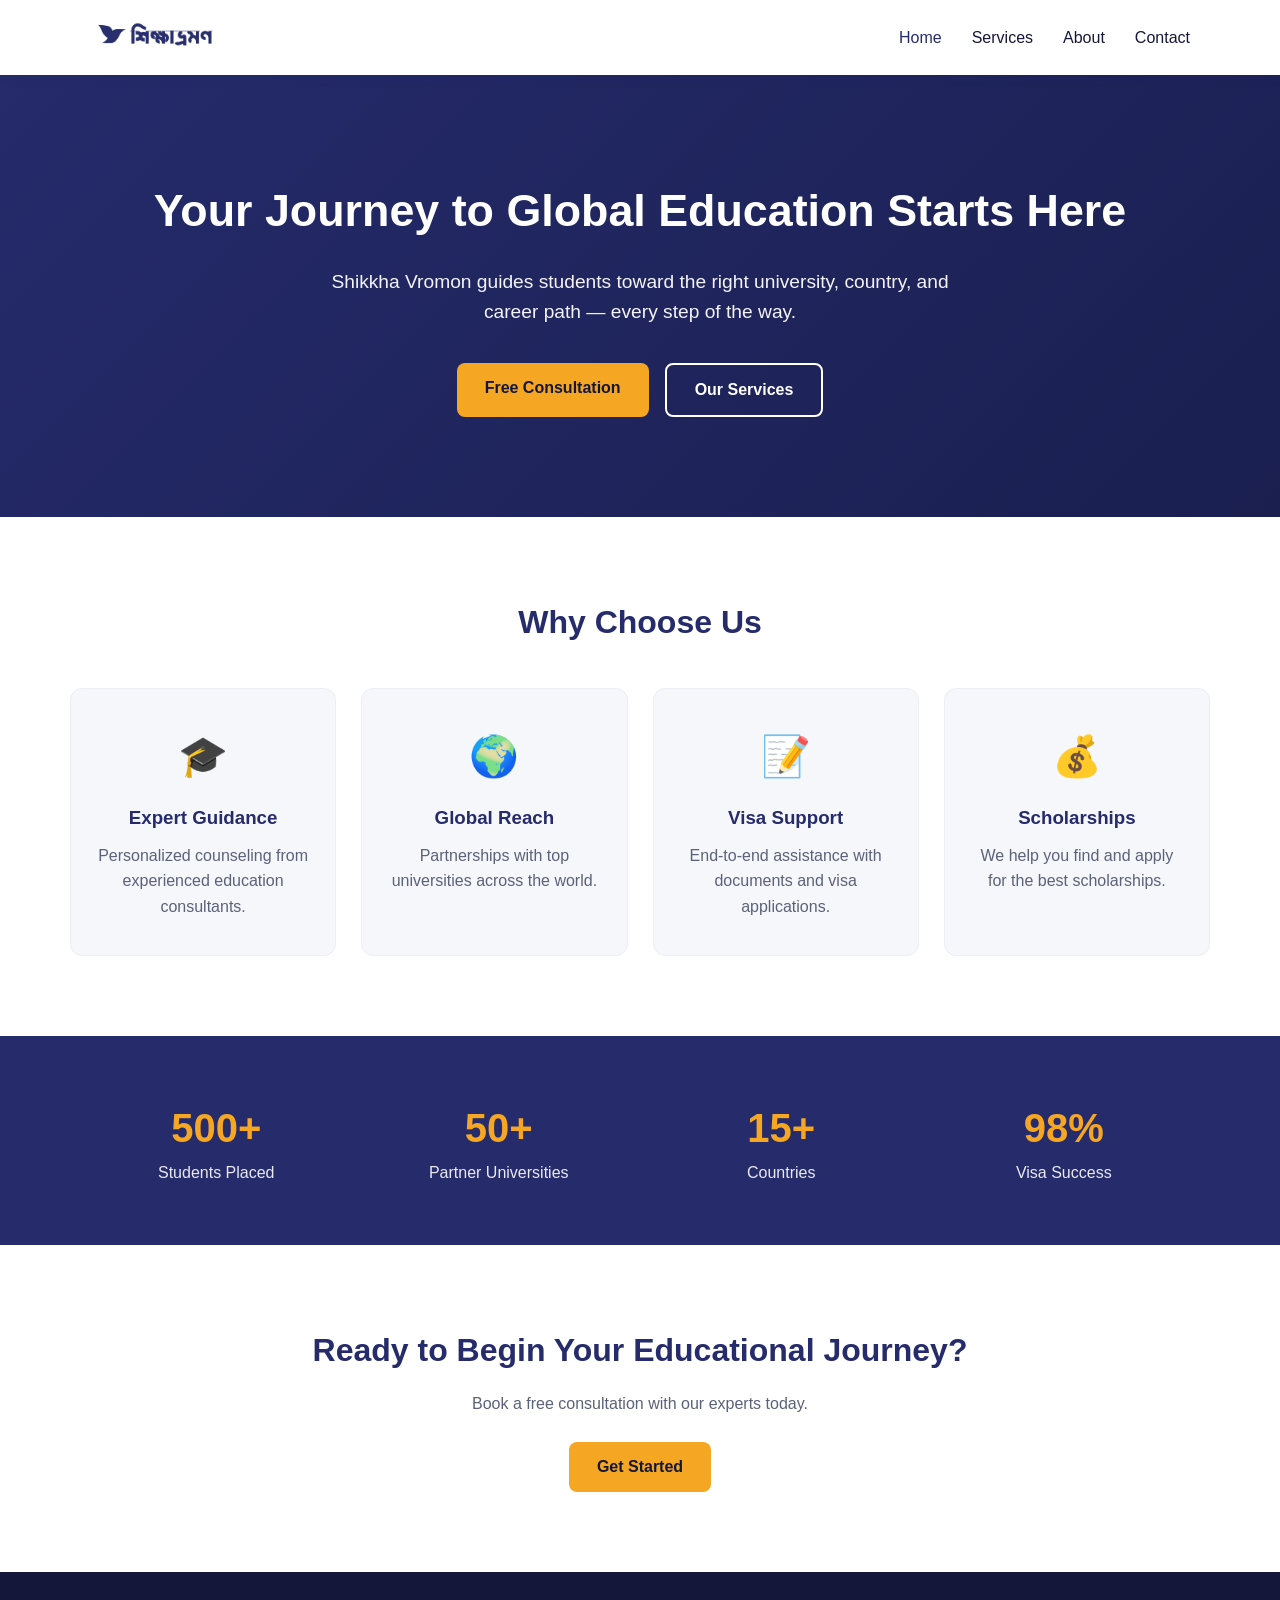
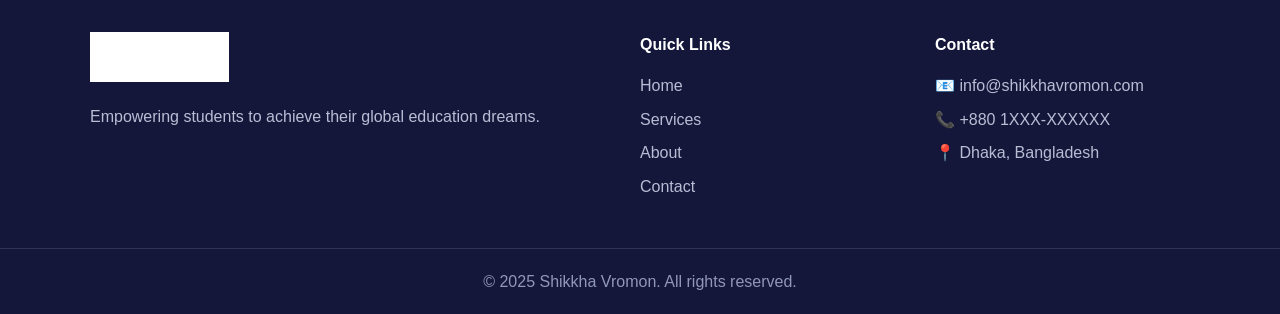
==== index.html @ 09c28247 "Initial commit - Shikkha Vromon website" ====
<!DOCTYPE html>
<html lang="en">
<head>
  <meta charset="UTF-8" />
  <meta name="viewport" content="width=device-width, initial-scale=1.0" />
  <title>Shikkha Vromon | Student Consultancy</title>
  <meta name="description" content="Shikkha Vromon - Your trusted partner for study abroad and student consultancy services." />
  <link rel="stylesheet" href="css/style.css" />
</head>
<body>
  <!-- Navbar -->
  <header class="navbar">
    <div class="container nav-container">
      <a href="index.html" class="logo">
  <img src="images/logo.png" alt="Shikkha Vromon" class="logo-img" />
</a>
      <nav>
        <input type="checkbox" id="nav-toggle" class="nav-toggle" />
        <label for="nav-toggle" class="nav-toggle-label"><span></span></label>
        <ul class="nav-links">
          <li><a href="index.html" class="active">Home</a></li>
          <li><a href="services.html">Services</a></li>
          <li><a href="about.html">About</a></li>
          <li><a href="contact.html">Contact</a></li>
        </ul>
      </nav>
    </div>
  </header>

  <!-- Hero -->
  <section class="hero">
    <div class="container hero-content">
      <h1>Your Journey to Global Education Starts Here</h1>
      <p>Shikkha Vromon guides students toward the right university, country, and career path — every step of the way.</p>
      <div class="hero-buttons">
        <a href="contact.html" class="btn btn-primary">Free Consultation</a>
        <a href="services.html" class="btn btn-outline">Our Services</a>
      </div>
    </div>
  </section>

  <!-- Features -->
  <section class="features container">
    <h2 class="section-title">Why Choose Us</h2>
    <div class="features-grid">
      <div class="feature-card">
        <div class="icon">🎓</div>
        <h3>Expert Guidance</h3>
        <p>Personalized counseling from experienced education consultants.</p>
      </div>
      <div class="feature-card">
        <div class="icon">🌍</div>
        <h3>Global Reach</h3>
        <p>Partnerships with top universities across the world.</p>
      </div>
      <div class="feature-card">
        <div class="icon">📝</div>
        <h3>Visa Support</h3>
        <p>End-to-end assistance with documents and visa applications.</p>
      </div>
      <div class="feature-card">
        <div class="icon">💰</div>
        <h3>Scholarships</h3>
        <p>We help you find and apply for the best scholarships.</p>
      </div>
    </div>
  </section>

  <!-- Stats -->
  <section class="stats">
    <div class="container stats-grid">
      <div class="stat"><h3>500+</h3><p>Students Placed</p></div>
      <div class="stat"><h3>50+</h3><p>Partner Universities</p></div>
      <div class="stat"><h3>15+</h3><p>Countries</p></div>
      <div class="stat"><h3>98%</h3><p>Visa Success</p></div>
    </div>
  </section>

  <!-- CTA -->
  <section class="cta container">
    <h2>Ready to Begin Your Educational Journey?</h2>
    <p>Book a free consultation with our experts today.</p>
    <a href="contact.html" class="btn btn-primary">Get Started</a>
  </section>

  <!-- Footer -->
  <footer class="footer">
    <div class="container footer-grid">
      <div>
       <img src="images/logo.png" alt="Shikkha Vromon" class="footer-logo" />
        <p>Empowering students to achieve their global education dreams.</p>
      </div>
      <div>
        <h4>Quick Links</h4>
        <ul>
          <li><a href="index.html">Home</a></li>
          <li><a href="services.html">Services</a></li>
          <li><a href="about.html">About</a></li>
          <li><a href="contact.html">Contact</a></li>
        </ul>
      </div>
      <div>
        <h4>Contact</h4>
        <p>📧 info@shikkhavromon.com</p>
        <p>📞 +880 1XXX-XXXXXX</p>
        <p>📍 Dhaka, Bangladesh</p>
      </div>
    </div>
    <div class="footer-bottom">
      <p>&copy; 2025 Shikkha Vromon. All rights reserved.</p>
    </div>
  </footer>
</body>
</html>
---- css/style.css ----
:root {
  --primary: #252b6b;        /* your logo navy */
  --primary-dark: #1a1f50;   /* darker shade */
  --primary-light: #353d8f;  /* lighter shade */
  --accent: #f5a623;         /* warm gold accent */
  --dark: #14173a;
  --gray: #5b6178;
  --light: #f6f7fb;
  --white: #ffffff;
}

* { margin: 0; padding: 0; box-sizing: border-box; }

body {
  font-family: 'Segoe UI', Tahoma, sans-serif;
  color: var(--dark);
  line-height: 1.6;
  background: var(--white);
}

.container { max-width: 1140px; margin: 0 auto; padding: 0 20px; }

a { text-decoration: none; color: inherit; }
ul { list-style: none; }

/* Navbar */
.navbar {
  background: var(--white);
  box-shadow: 0 2px 12px rgba(37, 43, 107, 0.08);
  position: sticky; top: 0; z-index: 100;
}
.nav-container { display: flex; justify-content: space-between; align-items: center; height: 75px; }

.logo-img { height: 48px; width: auto; display: block; }
.footer-logo { height: 50px; width: auto; margin-bottom: 15px; filter: brightness(0) invert(1); }

.nav-links { display: flex; gap: 30px; }
.nav-links a { font-weight: 500; transition: color .2s; }
.nav-links a:hover, .nav-links a.active { color: var(--primary); }

.nav-toggle { display: none; }
.nav-toggle-label { display: none; cursor: pointer; }
.nav-toggle-label span,
.nav-toggle-label span::before,
.nav-toggle-label span::after {
  display: block; background: var(--primary); height: 3px; width: 26px; border-radius: 3px; position: relative;
}
.nav-toggle-label span::before, .nav-toggle-label span::after { content: ''; position: absolute; }
.nav-toggle-label span::before { bottom: 8px; }
.nav-toggle-label span::after { top: 8px; }

/* Buttons */
.btn {
  display: inline-block; padding: 12px 28px; border-radius: 8px;
  font-weight: 600; transition: all .25s; cursor: pointer; border: none;
}
.btn-primary { background: var(--accent); color: var(--dark); }
.btn-primary:hover { background: #e0951a; transform: translateY(-2px); }
.btn-outline { border: 2px solid #fff; color: #fff; }
.btn-outline:hover { background: #fff; color: var(--primary); }

/* Hero */
.hero {
  background: linear-gradient(135deg, var(--primary) 0%, var(--primary-dark) 100%);
  color: #fff; padding: 100px 0; text-align: center;
}
.hero h1 { font-size: 2.8rem; margin-bottom: 20px; }
.hero p { font-size: 1.2rem; max-width: 650px; margin: 0 auto 35px; opacity: .95; }
.hero-buttons { display: flex; gap: 16px; justify-content: center; flex-wrap: wrap; }

/* Section title */
.section-title { text-align: center; font-size: 2rem; margin-bottom: 40px; color: var(--primary); }

/* Features */
.features { padding: 80px 0; }
.features-grid { display: grid; grid-template-columns: repeat(auto-fit, minmax(240px, 1fr)); gap: 25px; }
.feature-card {
  background: var(--light); padding: 35px 25px; border-radius: 12px; text-align: center;
  border: 1px solid #eceef5;
  transition: transform .25s, box-shadow .25s;
}
.feature-card:hover { transform: translateY(-6px); box-shadow: 0 12px 30px rgba(37, 43, 107, 0.12); }
.feature-card .icon { font-size: 2.5rem; margin-bottom: 15px; }
.feature-card h3 { margin-bottom: 10px; color: var(--primary); }
.feature-card p { color: var(--gray); }

/* Stats */
.stats { background: var(--primary); color: #fff; padding: 60px 0; }
.stats-grid { display: grid; grid-template-columns: repeat(auto-fit, minmax(150px,1fr)); gap: 30px; text-align: center; }
.stat h3 { font-size: 2.5rem; color: var(--accent); }
.stat p { opacity: .9; }

/* CTA */
.cta { text-align: center; padding: 80px 20px; }
.cta h2 { font-size: 2rem; margin-bottom: 15px; color: var(--primary); }
.cta p { color: var(--gray); margin-bottom: 25px; }

/* Page header */
.page-header {
  background: linear-gradient(135deg, var(--primary) 0%, var(--primary-dark) 100%);
  color: #fff; padding: 70px 0; text-align: center;
}
.page-header h1 { font-size: 2.5rem; margin-bottom: 10px; }

/* About */
.about-section { padding: 70px 0; }
.about-text h2 { color: var(--primary); margin: 25px 0 10px; }
.about-text p { color: var(--gray); }
.values { background: var(--light); padding: 70px 0; }

/* Contact */
.contact-section {
  padding: 70px 0; display: grid; grid-template-columns: 2fr 1fr; gap: 40px;
}
.contact-form { background: var(--light); padding: 35px; border-radius: 12px; border: 1px solid #eceef5; }
.form-group { margin-bottom: 20px; }
.form-group label { display: block; margin-bottom: 6px; font-weight: 500; }
.form-group input, .form-group select, .form-group textarea {
  width: 100%; padding: 12px; border: 1px solid #cbd0e0; border-radius: 8px; font-size: 1rem; font-family: inherit;
}
.form-group input:focus, .form-group textarea:focus, .form-group select:focus {
  outline: none; border-color: var(--primary);
}
.form-status { margin-top: 15px; font-weight: 600; }
.form-status.success { color: #16a34a; }
.form-status.error { color: #dc2626; }
.contact-info { background: var(--primary); color: #fff; padding: 35px; border-radius: 12px; height: fit-content; }
.contact-info h3 { margin-bottom: 18px; }
.contact-info p { margin-bottom: 12px; }

/* Footer */
.footer { background: var(--dark); color: #fff; padding: 60px 0 0; }
.footer-grid { display: grid; grid-template-columns: 2fr 1fr 1fr; gap: 40px; padding-bottom: 40px; }
.footer p { color: #b9bdd4; margin-bottom: 8px; }
.footer h4 { margin-bottom: 16px; color: #fff; }
.footer ul li { margin-bottom: 8px; }
.footer ul li a { color: #b9bdd4; transition: color .2s; }
.footer ul li a:hover { color: var(--accent); }
.footer-bottom { border-top: 1px solid rgba(255,255,255,0.12); text-align: center; padding: 20px; }
.footer-bottom p { color: #9197b8; margin: 0; }

/* Mobile */
@media (max-width: 768px) {
  .nav-toggle-label { display: block; }
  .nav-links {
    position: absolute; top: 75px; left: 0; right: 0;
    background: #fff; flex-direction: column; gap: 0;
    box-shadow: 0 8px 16px rgba(0,0,0,0.1);
    max-height: 0; overflow: hidden; transition: max-height .3s ease;
  }
  .nav-toggle:checked ~ .nav-links { max-height: 320px; }
  .nav-links li { padding: 14px 20px; border-top: 1px solid #f0f1f7; }
  .hero h1 { font-size: 2rem; }
  .hero p { font-size: 1rem; }
  .contact-section { grid-template-columns: 1fr; }
  .footer-grid { grid-template-columns: 1fr; gap: 25px; }
}
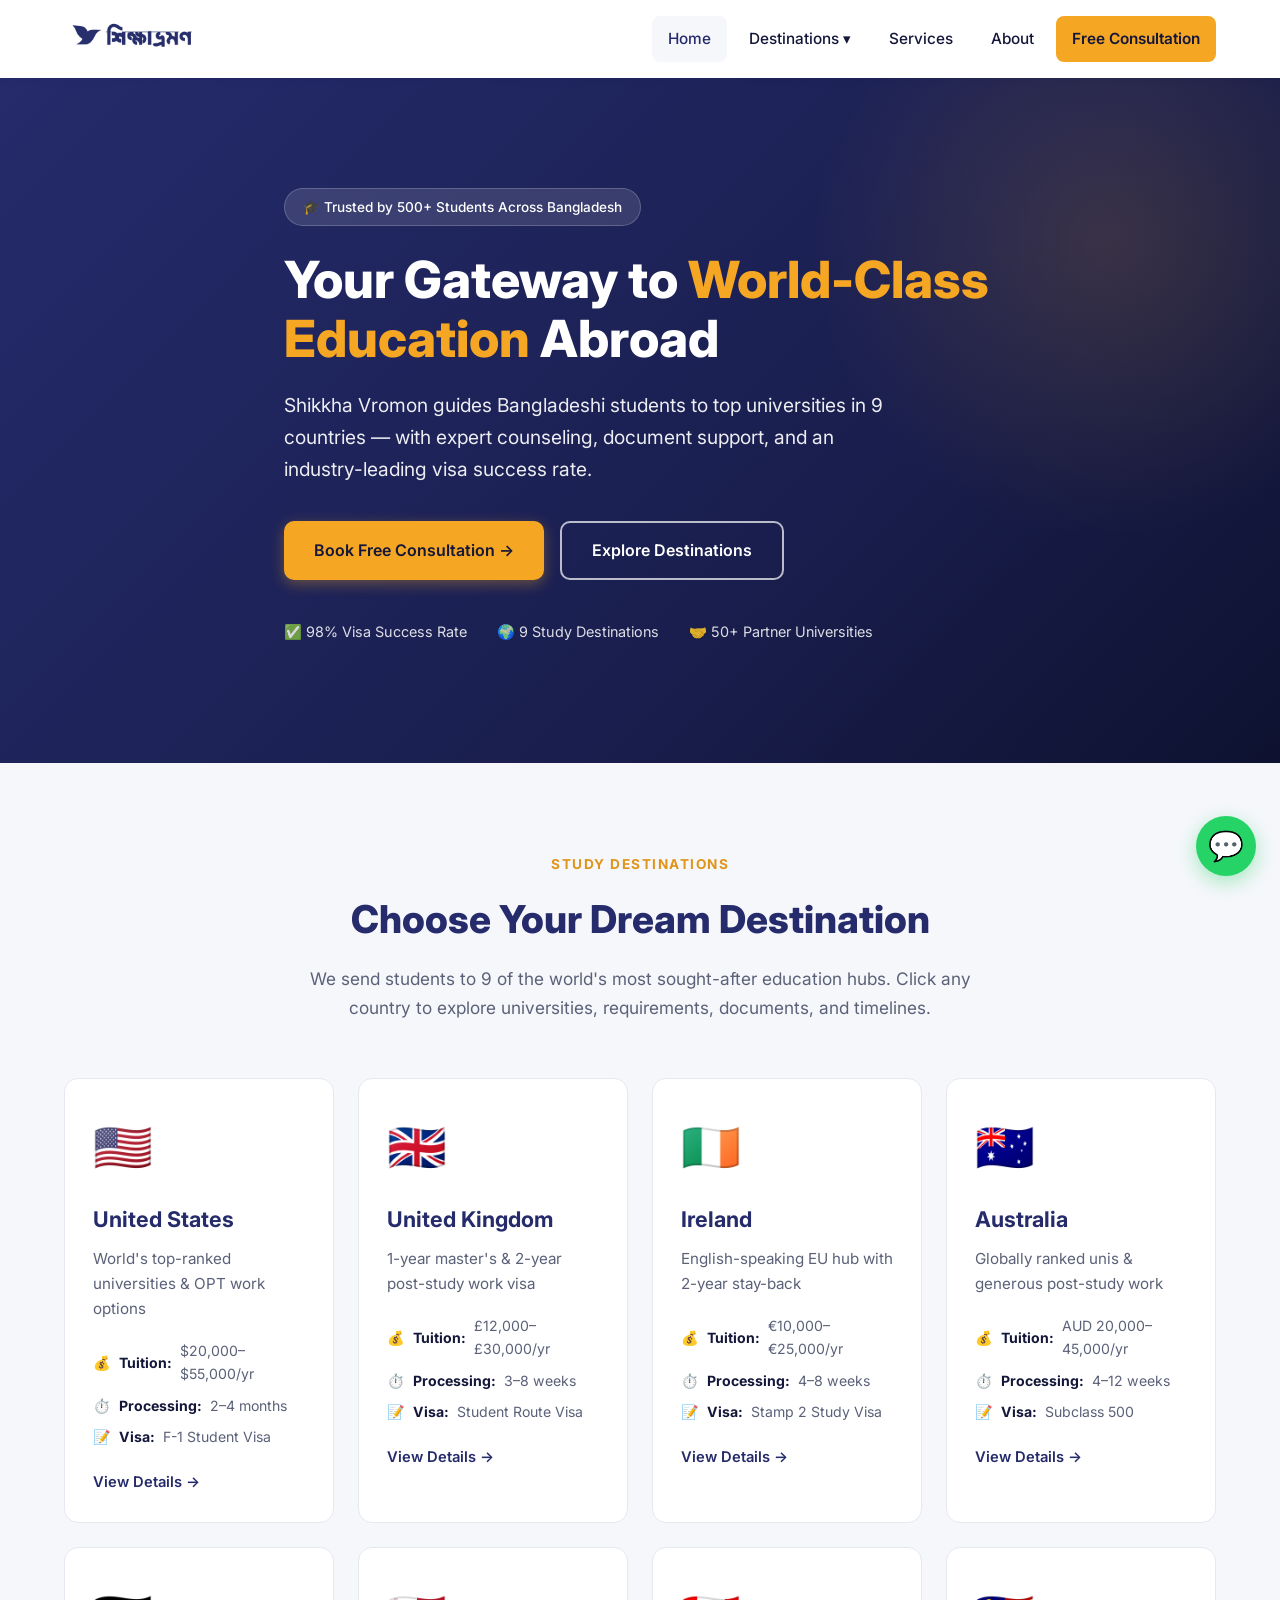
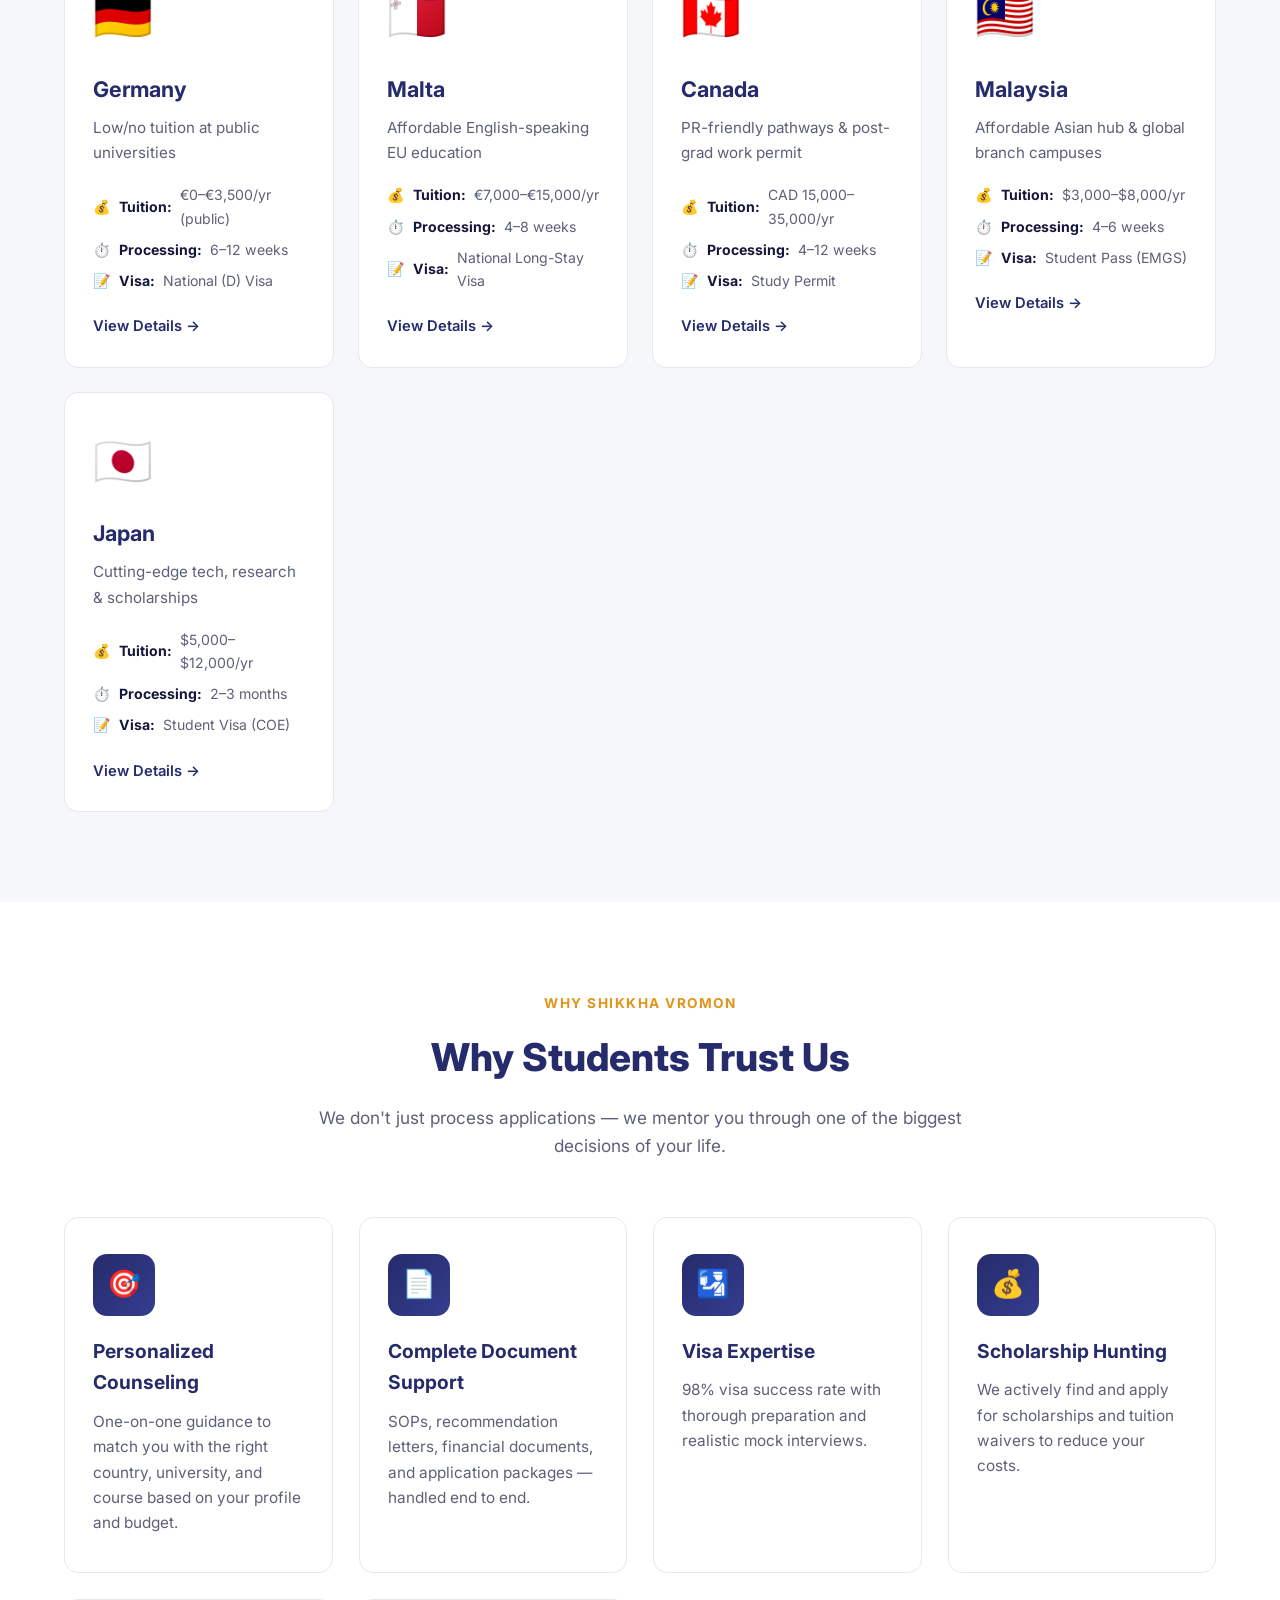
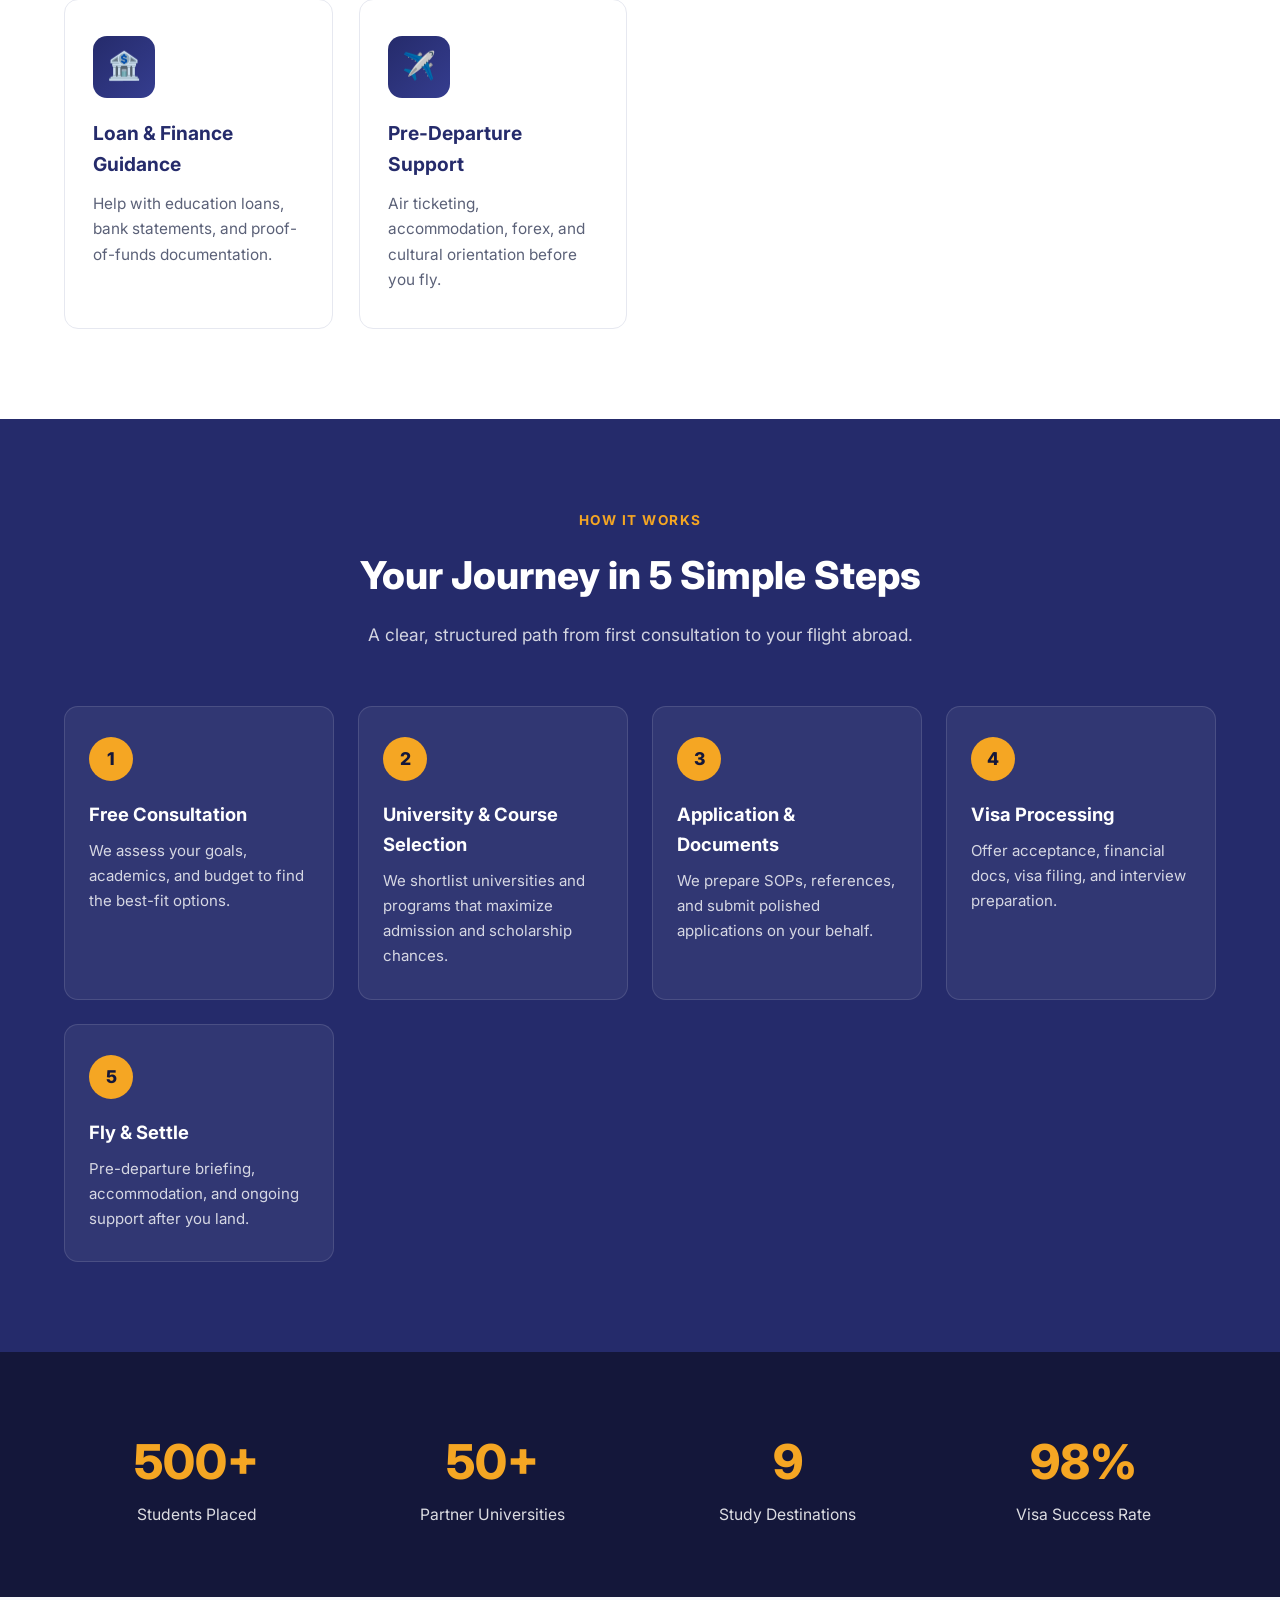
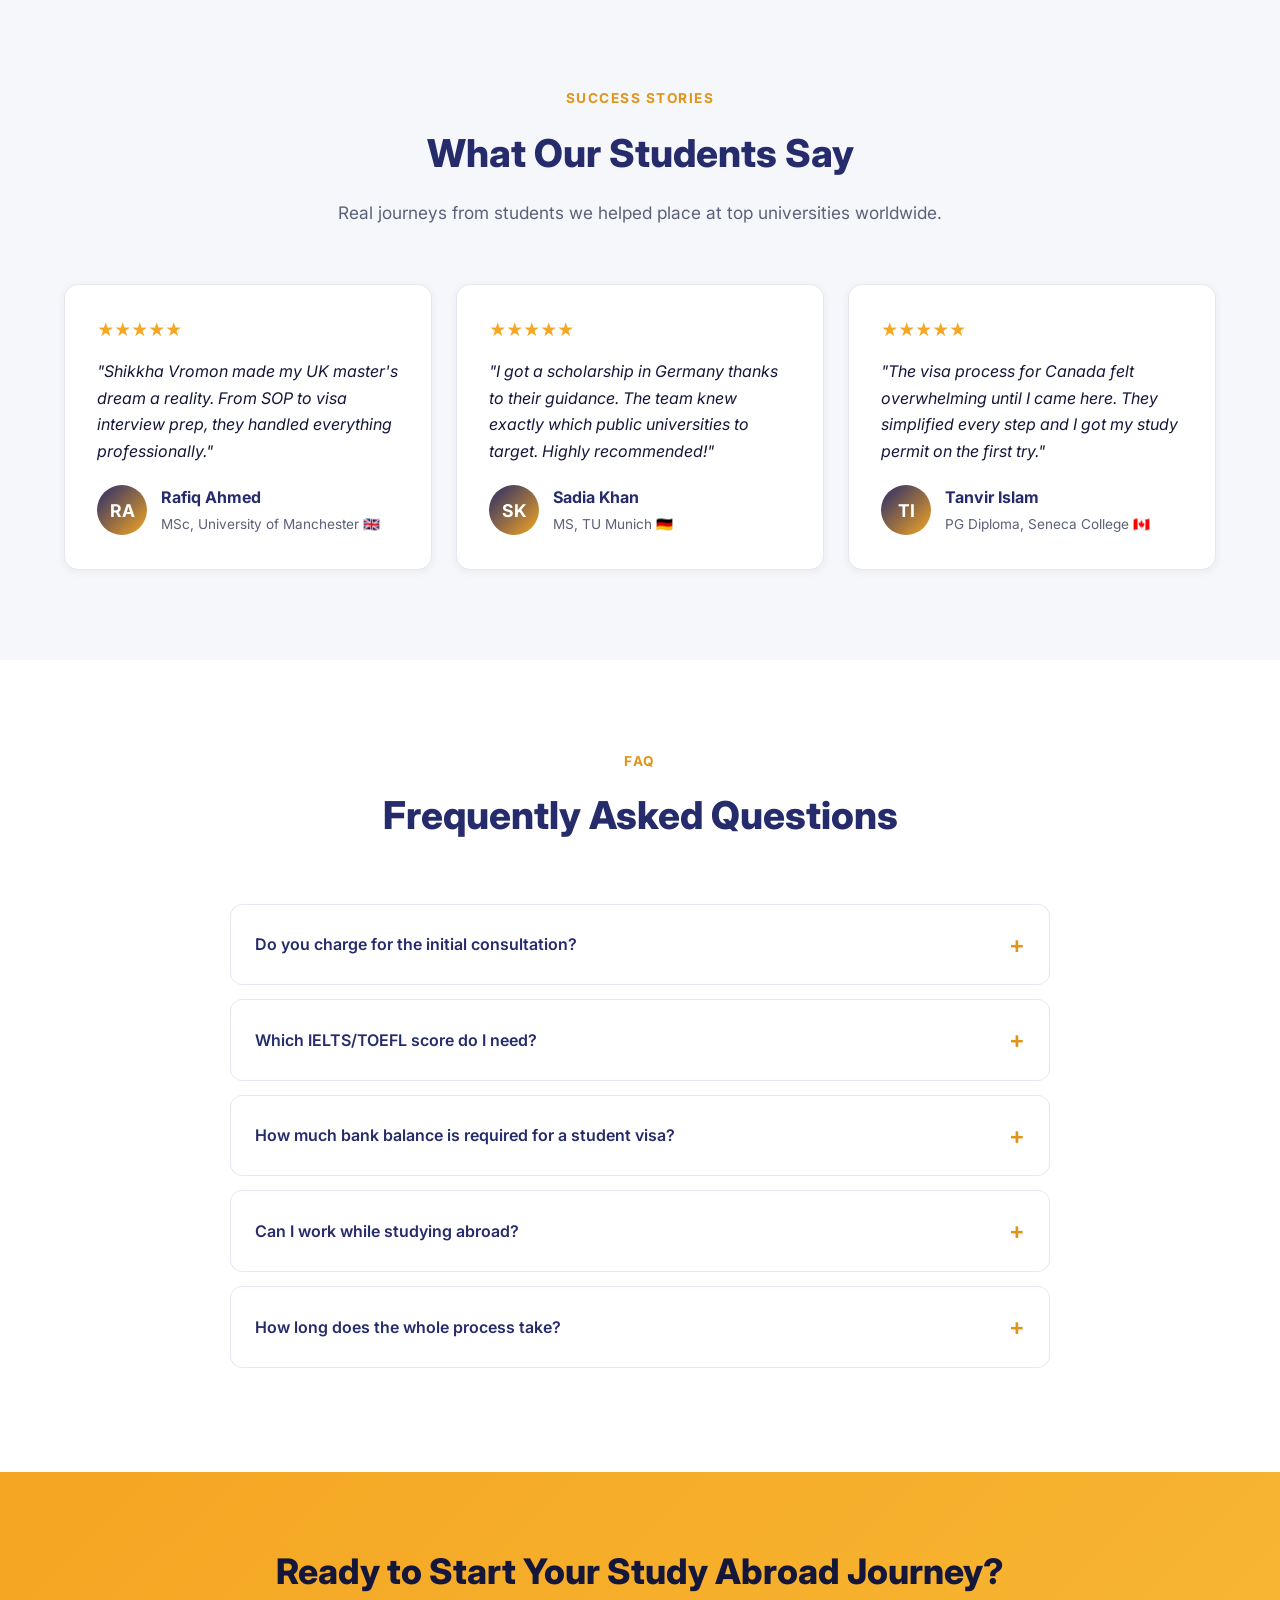
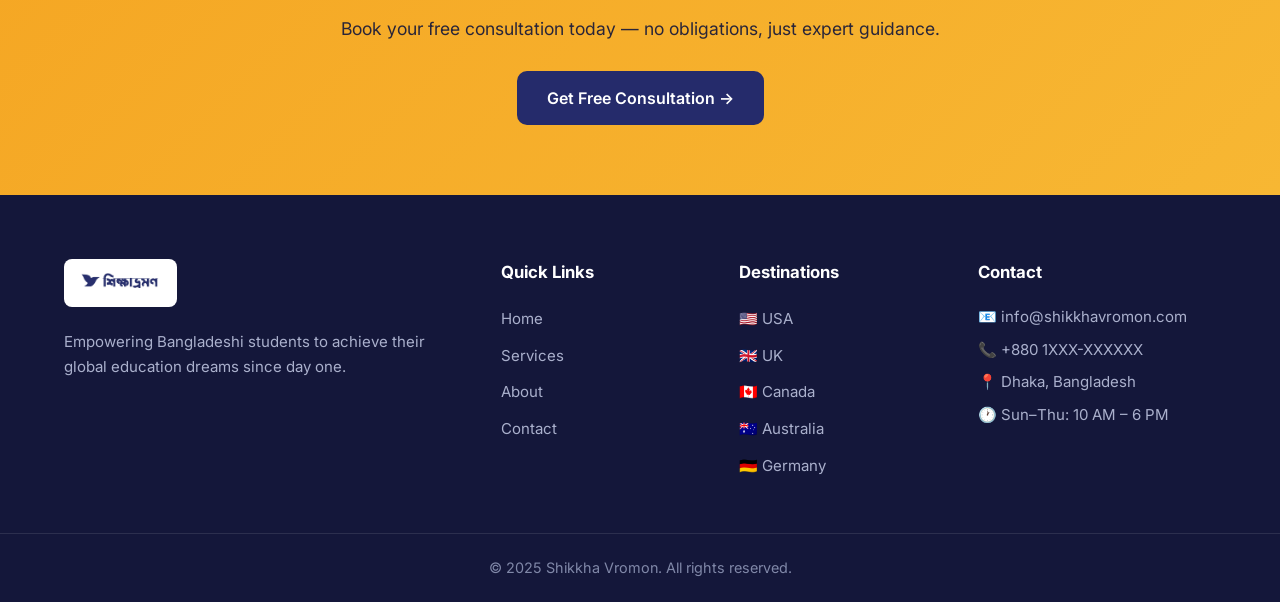
==== commit ee8eb27f: "Fix footer logo visibility" ====
--- a/index.html
+++ b/index.html
@@ -3,25 +3,39 @@
 <head>
   <meta charset="UTF-8" />
   <meta name="viewport" content="width=device-width, initial-scale=1.0" />
-  <title>Shikkha Vromon | Student Consultancy</title>
-  <meta name="description" content="Shikkha Vromon - Your trusted partner for study abroad and student consultancy services." />
+  <title>Shikkha Vromon | Study Abroad Consultancy in Bangladesh</title>
+  <meta name="description" content="Shikkha Vromon helps Bangladeshi students study in the USA, UK, Ireland, Australia, Germany, Malta, Canada, Malaysia & Japan. Free counseling, visa & scholarship support." />
+  <link rel="preconnect" href="https://fonts.googleapis.com" />
+  <link href="https://fonts.googleapis.com/css2?family=Inter:wght@400;500;600;700;800&display=swap" rel="stylesheet" />
   <link rel="stylesheet" href="css/style.css" />
 </head>
 <body>
   <!-- Navbar -->
   <header class="navbar">
     <div class="container nav-container">
-      <a href="index.html" class="logo">
-  <img src="images/logo.png" alt="Shikkha Vromon" class="logo-img" />
-</a>
+      <a href="index.html" class="logo"><img src="images/logo.png" alt="Shikkha Vromon" class="logo-img" /></a>
       <nav>
         <input type="checkbox" id="nav-toggle" class="nav-toggle" />
         <label for="nav-toggle" class="nav-toggle-label"><span></span></label>
         <ul class="nav-links">
           <li><a href="index.html" class="active">Home</a></li>
+          <li class="dropdown">
+            <a href="#destinations">Destinations ▾</a>
+            <div class="dropdown-menu">
+              <a href="usa.html"><span class="flag">🇺🇸</span> United States</a>
+              <a href="uk.html"><span class="flag">🇬🇧</span> United Kingdom</a>
+              <a href="ireland.html"><span class="flag">🇮🇪</span> Ireland</a>
+              <a href="australia.html"><span class="flag">🇦🇺</span> Australia</a>
+              <a href="germany.html"><span class="flag">🇩🇪</span> Germany</a>
+              <a href="malta.html"><span class="flag">🇲🇹</span> Malta</a>
+              <a href="canada.html"><span class="flag">🇨🇦</span> Canada</a>
+              <a href="malaysia.html"><span class="flag">🇲🇾</span> Malaysia</a>
+              <a href="japan.html"><span class="flag">🇯🇵</span> Japan</a>
+            </div>
+          </li>
           <li><a href="services.html">Services</a></li>
           <li><a href="about.html">About</a></li>
-          <li><a href="contact.html">Contact</a></li>
+          <li><a href="contact.html" class="nav-cta">Free Consultation</a></li>
         </ul>
       </nav>
     </div>
@@ -30,38 +44,176 @@
   <!-- Hero -->
   <section class="hero">
     <div class="container hero-content">
-      <h1>Your Journey to Global Education Starts Here</h1>
-      <p>Shikkha Vromon guides students toward the right university, country, and career path — every step of the way.</p>
+      <span class="hero-badge">🎓 Trusted by 500+ Students Across Bangladesh</span>
+      <h1>Your Gateway to <span>World-Class Education</span> Abroad</h1>
+      <p>Shikkha Vromon guides Bangladeshi students to top universities in 9 countries — with expert counseling, document support, and an industry-leading visa success rate.</p>
       <div class="hero-buttons">
-        <a href="contact.html" class="btn btn-primary">Free Consultation</a>
-        <a href="services.html" class="btn btn-outline">Our Services</a>
-      </div>
-    </div>
-  </section>
-
-  <!-- Features -->
-  <section class="features container">
-    <h2 class="section-title">Why Choose Us</h2>
-    <div class="features-grid">
-      <div class="feature-card">
-        <div class="icon">🎓</div>
-        <h3>Expert Guidance</h3>
-        <p>Personalized counseling from experienced education consultants.</p>
-      </div>
-      <div class="feature-card">
-        <div class="icon">🌍</div>
-        <h3>Global Reach</h3>
-        <p>Partnerships with top universities across the world.</p>
-      </div>
-      <div class="feature-card">
-        <div class="icon">📝</div>
-        <h3>Visa Support</h3>
-        <p>End-to-end assistance with documents and visa applications.</p>
-      </div>
-      <div class="feature-card">
-        <div class="icon">💰</div>
-        <h3>Scholarships</h3>
-        <p>We help you find and apply for the best scholarships.</p>
+        <a href="contact.html" class="btn btn-primary">Book Free Consultation →</a>
+        <a href="#destinations" class="btn btn-outline">Explore Destinations</a>
+      </div>
+      <div class="hero-trust">
+        <span>✅ 98% Visa Success Rate</span>
+        <span>🌍 9 Study Destinations</span>
+        <span>🤝 50+ Partner Universities</span>
+      </div>
+    </div>
+  </section>
+
+  <!-- Destinations -->
+  <section class="section-pad countries" id="destinations">
+    <div class="container">
+      <div class="section-head">
+        <span class="section-tag">Study Destinations</span>
+        <h2>Choose Your Dream Destination</h2>
+        <p>We send students to 9 of the world's most sought-after education hubs. Click any country to explore universities, requirements, documents, and timelines.</p>
+      </div>
+      <div class="countries-grid">
+
+        <a href="usa.html" class="country-card">
+          <span class="country-flag">🇺🇸</span>
+          <h3>United States</h3>
+          <p class="tagline">World's top-ranked universities & OPT work options</p>
+          <div class="country-meta">
+            <span>💰 <strong>Tuition:</strong> $20,000–$55,000/yr</span>
+            <span>⏱️ <strong>Processing:</strong> 2–4 months</span>
+            <span>📝 <strong>Visa:</strong> F-1 Student Visa</span>
+          </div>
+          <span class="country-link">View Details →</span>
+        </a>
+
+        <a href="uk.html" class="country-card">
+          <span class="country-flag">🇬🇧</span>
+          <h3>United Kingdom</h3>
+          <p class="tagline">1-year master's & 2-year post-study work visa</p>
+          <div class="country-meta">
+            <span>💰 <strong>Tuition:</strong> £12,000–£30,000/yr</span>
+            <span>⏱️ <strong>Processing:</strong> 3–8 weeks</span>
+            <span>📝 <strong>Visa:</strong> Student Route Visa</span>
+          </div>
+          <span class="country-link">View Details →</span>
+        </a>
+
+        <a href="ireland.html" class="country-card">
+          <span class="country-flag">🇮🇪</span>
+          <h3>Ireland</h3>
+          <p class="tagline">English-speaking EU hub with 2-year stay-back</p>
+          <div class="country-meta">
+            <span>💰 <strong>Tuition:</strong> €10,000–€25,000/yr</span>
+            <span>⏱️ <strong>Processing:</strong> 4–8 weeks</span>
+            <span>📝 <strong>Visa:</strong> Stamp 2 Study Visa</span>
+          </div>
+          <span class="country-link">View Details →</span>
+        </a>
+
+        <a href="australia.html" class="country-card">
+          <span class="country-flag">🇦🇺</span>
+          <h3>Australia</h3>
+          <p class="tagline">Globally ranked unis & generous post-study work</p>
+          <div class="country-meta">
+            <span>💰 <strong>Tuition:</strong> AUD 20,000–45,000/yr</span>
+            <span>⏱️ <strong>Processing:</strong> 4–12 weeks</span>
+            <span>📝 <strong>Visa:</strong> Subclass 500</span>
+          </div>
+          <span class="country-link">View Details →</span>
+        </a>
+
+        <a href="germany.html" class="country-card">
+          <span class="country-flag">🇩🇪</span>
+          <h3>Germany</h3>
+          <p class="tagline">Low/no tuition at public universities</p>
+          <div class="country-meta">
+            <span>💰 <strong>Tuition:</strong> €0–€3,500/yr (public)</span>
+            <span>⏱️ <strong>Processing:</strong> 6–12 weeks</span>
+            <span>📝 <strong>Visa:</strong> National (D) Visa</span>
+          </div>
+          <span class="country-link">View Details →</span>
+        </a>
+
+        <a href="malta.html" class="country-card">
+          <span class="country-flag">🇲🇹</span>
+          <h3>Malta</h3>
+          <p class="tagline">Affordable English-speaking EU education</p>
+          <div class="country-meta">
+            <span>💰 <strong>Tuition:</strong> €7,000–€15,000/yr</span>
+            <span>⏱️ <strong>Processing:</strong> 4–8 weeks</span>
+            <span>📝 <strong>Visa:</strong> National Long-Stay Visa</span>
+          </div>
+          <span class="country-link">View Details →</span>
+        </a>
+
+        <a href="canada.html" class="country-card">
+          <span class="country-flag">🇨🇦</span>
+          <h3>Canada</h3>
+          <p class="tagline">PR-friendly pathways & post-grad work permit</p>
+          <div class="country-meta">
+            <span>💰 <strong>Tuition:</strong> CAD 15,000–35,000/yr</span>
+            <span>⏱️ <strong>Processing:</strong> 4–12 weeks</span>
+            <span>📝 <strong>Visa:</strong> Study Permit</span>
+          </div>
+          <span class="country-link">View Details →</span>
+        </a>
+
+        <a href="malaysia.html" class="country-card">
+          <span class="country-flag">🇲🇾</span>
+          <h3>Malaysia</h3>
+          <p class="tagline">Affordable Asian hub & global branch campuses</p>
+          <div class="country-meta">
+            <span>💰 <strong>Tuition:</strong> $3,000–$8,000/yr</span>
+            <span>⏱️ <strong>Processing:</strong> 4–6 weeks</span>
+            <span>📝 <strong>Visa:</strong> Student Pass (EMGS)</span>
+          </div>
+          <span class="country-link">View Details →</span>
+        </a>
+
+        <a href="japan.html" class="country-card">
+          <span class="country-flag">🇯🇵</span>
+          <h3>Japan</h3>
+          <p class="tagline">Cutting-edge tech, research & scholarships</p>
+          <div class="country-meta">
+            <span>💰 <strong>Tuition:</strong> $5,000–$12,000/yr</span>
+            <span>⏱️ <strong>Processing:</strong> 2–3 months</span>
+            <span>📝 <strong>Visa:</strong> Student Visa (COE)</span>
+          </div>
+          <span class="country-link">View Details →</span>
+        </a>
+
+      </div>
+    </div>
+  </section>
+
+  <!-- Why Us -->
+  <section class="section-pad">
+    <div class="container">
+      <div class="section-head">
+        <span class="section-tag">Why Shikkha Vromon</span>
+        <h2>Why Students Trust Us</h2>
+        <p>We don't just process applications — we mentor you through one of the biggest decisions of your life.</p>
+      </div>
+      <div class="features-grid">
+        <div class="feature-card"><div class="icon">🎯</div><h3>Personalized Counseling</h3><p>One-on-one guidance to match you with the right country, university, and course based on your profile and budget.</p></div>
+        <div class="feature-card"><div class="icon">📄</div><h3>Complete Document Support</h3><p>SOPs, recommendation letters, financial documents, and application packages — handled end to end.</p></div>
+        <div class="feature-card"><div class="icon">🛂</div><h3>Visa Expertise</h3><p>98% visa success rate with thorough preparation and realistic mock interviews.</p></div>
+        <div class="feature-card"><div class="icon">💰</div><h3>Scholarship Hunting</h3><p>We actively find and apply for scholarships and tuition waivers to reduce your costs.</p></div>
+        <div class="feature-card"><div class="icon">🏦</div><h3>Loan & Finance Guidance</h3><p>Help with education loans, bank statements, and proof-of-funds documentation.</p></div>
+        <div class="feature-card"><div class="icon">✈️</div><h3>Pre-Departure Support</h3><p>Air ticketing, accommodation, forex, and cultural orientation before you fly.</p></div>
+      </div>
+    </div>
+  </section>
+
+  <!-- Process -->
+  <section class="section-pad process">
+    <div class="container">
+      <div class="section-head">
+        <span class="section-tag" style="color:var(--accent)">How It Works</span>
+        <h2>Your Journey in 5 Simple Steps</h2>
+        <p>A clear, structured path from first consultation to your flight abroad.</p>
+      </div>
+      <div class="steps">
+        <div class="step"><div class="step-num">1</div><h3>Free Consultation</h3><p>We assess your goals, academics, and budget to find the best-fit options.</p></div>
+        <div class="step"><div class="step-num">2</div><h3>University & Course Selection</h3><p>We shortlist universities and programs that maximize admission and scholarship chances.</p></div>
+        <div class="step"><div class="step-num">3</div><h3>Application & Documents</h3><p>We prepare SOPs, references, and submit polished applications on your behalf.</p></div>
+        <div class="step"><div class="step-num">4</div><h3>Visa Processing</h3><p>Offer acceptance, financial docs, visa filing, and interview preparation.</p></div>
+        <div class="step"><div class="step-num">5</div><h3>Fly & Settle</h3><p>Pre-departure briefing, accommodation, and ongoing support after you land.</p></div>
       </div>
     </div>
   </section>
@@ -71,24 +223,69 @@
     <div class="container stats-grid">
       <div class="stat"><h3>500+</h3><p>Students Placed</p></div>
       <div class="stat"><h3>50+</h3><p>Partner Universities</p></div>
-      <div class="stat"><h3>15+</h3><p>Countries</p></div>
-      <div class="stat"><h3>98%</h3><p>Visa Success</p></div>
+      <div class="stat"><h3>9</h3><p>Study Destinations</p></div>
+      <div class="stat"><h3>98%</h3><p>Visa Success Rate</p></div>
+    </div>
+  </section>
+
+  <!-- Testimonials -->
+  <section class="section-pad testimonials">
+    <div class="container">
+      <div class="section-head">
+        <span class="section-tag">Success Stories</span>
+        <h2>What Our Students Say</h2>
+        <p>Real journeys from students we helped place at top universities worldwide.</p>
+      </div>
+      <div class="testi-grid">
+        <div class="testi-card">
+          <div class="testi-stars">★★★★★</div>
+          <p>"Shikkha Vromon made my UK master's dream a reality. From SOP to visa interview prep, they handled everything professionally."</p>
+          <div class="testi-author"><div class="testi-avatar">RA</div><div><h4>Rafiq Ahmed</h4><span>MSc, University of Manchester 🇬🇧</span></div></div>
+        </div>
+        <div class="testi-card">
+          <div class="testi-stars">★★★★★</div>
+          <p>"I got a scholarship in Germany thanks to their guidance. The team knew exactly which public universities to target. Highly recommended!"</p>
+          <div class="testi-author"><div class="testi-avatar">SK</div><div><h4>Sadia Khan</h4><span>MS, TU Munich 🇩🇪</span></div></div>
+        </div>
+        <div class="testi-card">
+          <div class="testi-stars">★★★★★</div>
+          <p>"The visa process for Canada felt overwhelming until I came here. They simplified every step and I got my study permit on the first try."</p>
+          <div class="testi-author"><div class="testi-avatar">TI</div><div><h4>Tanvir Islam</h4><span>PG Diploma, Seneca College 🇨🇦</span></div></div>
+        </div>
+      </div>
+    </div>
+  </section>
+
+  <!-- FAQ -->
+  <section class="section-pad">
+    <div class="container">
+      <div class="section-head">
+        <span class="section-tag">FAQ</span>
+        <h2>Frequently Asked Questions</h2>
+      </div>
+      <div class="faq-wrap">
+        <details class="faq-item"><summary class="faq-q">Do you charge for the initial consultation?</summary><div class="faq-a">No. Your first consultation is completely free. We assess your profile and explain your options with no obligation.</div></details>
+        <details class="faq-item"><summary class="faq-q">Which IELTS/TOEFL score do I need?</summary><div class="faq-a">It varies by country and university — typically IELTS 6.0–7.0 overall. Some countries like Germany and Japan also offer programs in their local language. We guide you on the exact requirement for your chosen program.</div></details>
+        <details class="faq-item"><summary class="faq-q">How much bank balance is required for a student visa?</summary><div class="faq-a">Each country sets its own proof-of-funds requirement covering tuition + living costs (usually 1 year). We provide exact figures and help prepare your financial documents correctly.</div></details>
+        <details class="faq-item"><summary class="faq-q">Can I work while studying abroad?</summary><div class="faq-a">Most of our destinations allow part-time work (typically 20 hours/week during term). Countries like the UK, Canada, Australia, and Ireland also offer post-study work visas.</div></details>
+        <details class="faq-item"><summary class="faq-q">How long does the whole process take?</summary><div class="faq-a">From consultation to departure usually takes 3–8 months depending on the country and intake. We recommend starting at least 6–9 months before your intended intake.</div></details>
+      </div>
     </div>
   </section>
 
   <!-- CTA -->
-  <section class="cta container">
-    <h2>Ready to Begin Your Educational Journey?</h2>
-    <p>Book a free consultation with our experts today.</p>
-    <a href="contact.html" class="btn btn-primary">Get Started</a>
+  <section class="cta-banner">
+    <h2>Ready to Start Your Study Abroad Journey?</h2>
+    <p>Book your free consultation today — no obligations, just expert guidance.</p>
+    <a href="contact.html" class="btn btn-dark">Get Free Consultation →</a>
   </section>
 
   <!-- Footer -->
   <footer class="footer">
     <div class="container footer-grid">
       <div>
-       <img src="images/logo.png" alt="Shikkha Vromon" class="footer-logo" />
-        <p>Empowering students to achieve their global education dreams.</p>
+        <img src="images/logo.png" alt="Shikkha Vromon" class="footer-logo" />
+        <p>Empowering Bangladeshi students to achieve their global education dreams since day one.</p>
       </div>
       <div>
         <h4>Quick Links</h4>
@@ -100,15 +297,29 @@
         </ul>
       </div>
       <div>
+        <h4>Destinations</h4>
+        <ul>
+          <li><a href="usa.html">🇺🇸 USA</a></li>
+          <li><a href="uk.html">🇬🇧 UK</a></li>
+          <li><a href="canada.html">🇨🇦 Canada</a></li>
+          <li><a href="australia.html">🇦🇺 Australia</a></li>
+          <li><a href="germany.html">🇩🇪 Germany</a></li>
+        </ul>
+      </div>
+      <div>
         <h4>Contact</h4>
         <p>📧 info@shikkhavromon.com</p>
         <p>📞 +880 1XXX-XXXXXX</p>
         <p>📍 Dhaka, Bangladesh</p>
+        <p>🕐 Sun–Thu: 10 AM – 6 PM</p>
       </div>
     </div>
     <div class="footer-bottom">
       <p>&copy; 2025 Shikkha Vromon. All rights reserved.</p>
     </div>
   </footer>
+
+  <a href="https://wa.me/8801XXXXXXXXX" class="wa-float" target="_blank" aria-label="WhatsApp">💬</a>
+  <script src="js/main.js"></script>
 </body>
 </html>
--- a/css/style.css
+++ b/css/style.css
@@ -1,157 +1,319 @@
 :root {
-  --primary: #252b6b;        /* your logo navy */
-  --primary-dark: #1a1f50;   /* darker shade */
-  --primary-light: #353d8f;  /* lighter shade */
-  --accent: #f5a623;         /* warm gold accent */
+  --primary: #252b6b;
+  --primary-dark: #1a1f50;
+  --primary-light: #353d8f;
+  --accent: #f5a623;
+  --accent-dark: #e0951a;
   --dark: #14173a;
   --gray: #5b6178;
+  --gray-light: #8b91a8;
   --light: #f6f7fb;
+  --border: #e6e8f0;
   --white: #ffffff;
+  --shadow-sm: 0 2px 8px rgba(37,43,107,0.06);
+  --shadow-md: 0 8px 24px rgba(37,43,107,0.10);
+  --shadow-lg: 0 16px 48px rgba(37,43,107,0.16);
+  --radius: 14px;
 }
 
 * { margin: 0; padding: 0; box-sizing: border-box; }
 
+html { scroll-behavior: smooth; }
+
 body {
-  font-family: 'Segoe UI', Tahoma, sans-serif;
+  font-family: 'Inter', 'Segoe UI', Tahoma, sans-serif;
   color: var(--dark);
-  line-height: 1.6;
+  line-height: 1.65;
   background: var(--white);
-}
-
-.container { max-width: 1140px; margin: 0 auto; padding: 0 20px; }
-
+  overflow-x: hidden;
+}
+
+.container { max-width: 1200px; margin: 0 auto; padding: 0 24px; }
 a { text-decoration: none; color: inherit; }
 ul { list-style: none; }
-
-/* Navbar */
+img { max-width: 100%; }
+
+/* ===== Navbar ===== */
 .navbar {
-  background: var(--white);
-  box-shadow: 0 2px 12px rgba(37, 43, 107, 0.08);
-  position: sticky; top: 0; z-index: 100;
-}
-.nav-container { display: flex; justify-content: space-between; align-items: center; height: 75px; }
-
-.logo-img { height: 48px; width: auto; display: block; }
-.footer-logo { height: 50px; width: auto; margin-bottom: 15px; filter: brightness(0) invert(1); }
-
-.nav-links { display: flex; gap: 30px; }
-.nav-links a { font-weight: 500; transition: color .2s; }
-.nav-links a:hover, .nav-links a.active { color: var(--primary); }
+  background: rgba(255,255,255,0.95);
+  backdrop-filter: blur(10px);
+  box-shadow: var(--shadow-sm);
+  position: sticky; top: 0; z-index: 1000;
+  transition: box-shadow .3s;
+}
+.nav-container { display: flex; justify-content: space-between; align-items: center; height: 78px; }
+.logo-img { height: 50px; width: auto; display: block; }
+
+.nav-links { display: flex; gap: 6px; align-items: center; }
+.nav-links > li > a {
+  font-weight: 500; font-size: .96rem; padding: 10px 16px; border-radius: 8px;
+  transition: all .2s; display: block;
+}
+.nav-links > li > a:hover, .nav-links > li > a.active { color: var(--primary); background: var(--light); }
+.nav-cta { background: var(--accent) !important; color: var(--dark) !important; font-weight: 600 !important; }
+.nav-cta:hover { background: var(--accent-dark) !important; }
+
+/* Dropdown */
+.dropdown { position: relative; }
+.dropdown-menu {
+  position: absolute; top: 130%; left: 0; background: #fff;
+  min-width: 220px; box-shadow: var(--shadow-md); border-radius: 12px;
+  padding: 10px; opacity: 0; visibility: hidden; transform: translateY(10px);
+  transition: all .25s; border: 1px solid var(--border);
+}
+.dropdown:hover .dropdown-menu { opacity: 1; visibility: visible; transform: translateY(0); }
+.dropdown-menu a {
+  display: flex; align-items: center; gap: 10px; padding: 9px 12px;
+  border-radius: 8px; font-size: .92rem; transition: background .2s;
+}
+.dropdown-menu a:hover { background: var(--light); color: var(--primary); }
+.dropdown-menu .flag { font-size: 1.2rem; }
 
 .nav-toggle { display: none; }
-.nav-toggle-label { display: none; cursor: pointer; }
+.nav-toggle-label { display: none; cursor: pointer; padding: 8px; }
 .nav-toggle-label span,
 .nav-toggle-label span::before,
 .nav-toggle-label span::after {
-  display: block; background: var(--primary); height: 3px; width: 26px; border-radius: 3px; position: relative;
+  display: block; background: var(--primary); height: 3px; width: 26px; border-radius: 3px; position: relative; transition: .3s;
 }
 .nav-toggle-label span::before, .nav-toggle-label span::after { content: ''; position: absolute; }
 .nav-toggle-label span::before { bottom: 8px; }
 .nav-toggle-label span::after { top: 8px; }
 
-/* Buttons */
+/* ===== Buttons ===== */
 .btn {
-  display: inline-block; padding: 12px 28px; border-radius: 8px;
-  font-weight: 600; transition: all .25s; cursor: pointer; border: none;
-}
-.btn-primary { background: var(--accent); color: var(--dark); }
-.btn-primary:hover { background: #e0951a; transform: translateY(-2px); }
-.btn-outline { border: 2px solid #fff; color: #fff; }
-.btn-outline:hover { background: #fff; color: var(--primary); }
-
-/* Hero */
+  display: inline-flex; align-items: center; gap: 8px; padding: 14px 30px;
+  border-radius: 10px; font-weight: 600; font-size: 1rem; transition: all .25s;
+  cursor: pointer; border: none;
+}
+.btn-primary { background: var(--accent); color: var(--dark); box-shadow: 0 4px 14px rgba(245,166,35,0.35); }
+.btn-primary:hover { background: var(--accent-dark); transform: translateY(-2px); box-shadow: 0 6px 20px rgba(245,166,35,0.45); }
+.btn-outline { border: 2px solid rgba(255,255,255,0.7); color: #fff; }
+.btn-outline:hover { background: #fff; color: var(--primary); border-color: #fff; }
+.btn-dark { background: var(--primary); color: #fff; }
+.btn-dark:hover { background: var(--primary-dark); transform: translateY(-2px); }
+
+/* ===== Hero ===== */
 .hero {
-  background: linear-gradient(135deg, var(--primary) 0%, var(--primary-dark) 100%);
-  color: #fff; padding: 100px 0; text-align: center;
-}
-.hero h1 { font-size: 2.8rem; margin-bottom: 20px; }
-.hero p { font-size: 1.2rem; max-width: 650px; margin: 0 auto 35px; opacity: .95; }
-.hero-buttons { display: flex; gap: 16px; justify-content: center; flex-wrap: wrap; }
-
-/* Section title */
-.section-title { text-align: center; font-size: 2rem; margin-bottom: 40px; color: var(--primary); }
-
-/* Features */
-.features { padding: 80px 0; }
-.features-grid { display: grid; grid-template-columns: repeat(auto-fit, minmax(240px, 1fr)); gap: 25px; }
+  background: linear-gradient(135deg, var(--primary) 0%, var(--primary-dark) 60%, #0e1230 100%);
+  color: #fff; padding: 110px 0 120px; position: relative; overflow: hidden;
+}
+.hero::before {
+  content: ''; position: absolute; top: -20%; right: -10%; width: 600px; height: 600px;
+  background: radial-gradient(circle, rgba(245,166,35,0.15) 0%, transparent 70%); border-radius: 50%;
+}
+.hero-content { position: relative; z-index: 2; max-width: 760px; }
+.hero-badge {
+  display: inline-block; background: rgba(255,255,255,0.12); border: 1px solid rgba(255,255,255,0.2);
+  padding: 7px 18px; border-radius: 50px; font-size: .85rem; margin-bottom: 24px; font-weight: 500;
+}
+.hero h1 { font-size: 3.2rem; line-height: 1.15; margin-bottom: 22px; font-weight: 800; }
+.hero h1 span { color: var(--accent); }
+.hero p { font-size: 1.2rem; margin-bottom: 36px; opacity: .92; max-width: 620px; }
+.hero-buttons { display: flex; gap: 16px; flex-wrap: wrap; }
+.hero-trust { margin-top: 40px; display: flex; gap: 30px; flex-wrap: wrap; opacity: .85; font-size: .9rem; }
+.hero-trust span { display: flex; align-items: center; gap: 8px; }
+
+/* ===== Section basics ===== */
+section { scroll-margin-top: 90px; }
+.section-pad { padding: 90px 0; }
+.section-head { text-align: center; max-width: 680px; margin: 0 auto 56px; }
+.section-tag {
+  color: var(--accent-dark); font-weight: 700; font-size: .85rem; letter-spacing: 1.5px;
+  text-transform: uppercase; margin-bottom: 12px; display: block;
+}
+.section-head h2 { font-size: 2.4rem; color: var(--primary); margin-bottom: 14px; font-weight: 800; }
+.section-head p { color: var(--gray); font-size: 1.08rem; }
+
+/* ===== Countries grid ===== */
+.countries { background: var(--light); }
+.countries-grid { display: grid; grid-template-columns: repeat(auto-fill, minmax(260px,1fr)); gap: 24px; }
+.country-card {
+  background: #fff; border-radius: var(--radius); padding: 28px; border: 1px solid var(--border);
+  transition: all .3s; position: relative; overflow: hidden;
+}
+.country-card::after {
+  content: ''; position: absolute; bottom: 0; left: 0; height: 4px; width: 0;
+  background: var(--accent); transition: width .3s;
+}
+.country-card:hover { transform: translateY(-8px); box-shadow: var(--shadow-lg); border-color: transparent; }
+.country-card:hover::after { width: 100%; }
+.country-flag { font-size: 3rem; margin-bottom: 16px; display: block; }
+.country-card h3 { font-size: 1.35rem; color: var(--primary); margin-bottom: 8px; }
+.country-card .tagline { color: var(--gray); font-size: .95rem; margin-bottom: 18px; }
+.country-meta { display: flex; flex-direction: column; gap: 8px; margin-bottom: 20px; }
+.country-meta span { font-size: .88rem; color: var(--gray); display: flex; gap: 8px; align-items: center; }
+.country-meta strong { color: var(--dark); }
+.country-link { color: var(--primary); font-weight: 600; font-size: .92rem; display: inline-flex; gap: 6px; align-items: center; transition: gap .2s; }
+.country-card:hover .country-link { gap: 12px; }
+
+/* ===== Features ===== */
+.features-grid { display: grid; grid-template-columns: repeat(auto-fit, minmax(250px,1fr)); gap: 26px; }
 .feature-card {
-  background: var(--light); padding: 35px 25px; border-radius: 12px; text-align: center;
-  border: 1px solid #eceef5;
-  transition: transform .25s, box-shadow .25s;
-}
-.feature-card:hover { transform: translateY(-6px); box-shadow: 0 12px 30px rgba(37, 43, 107, 0.12); }
-.feature-card .icon { font-size: 2.5rem; margin-bottom: 15px; }
-.feature-card h3 { margin-bottom: 10px; color: var(--primary); }
-.feature-card p { color: var(--gray); }
-
-/* Stats */
-.stats { background: var(--primary); color: #fff; padding: 60px 0; }
+  background: #fff; padding: 36px 28px; border-radius: var(--radius); text-align: left;
+  border: 1px solid var(--border); transition: all .3s;
+}
+.feature-card:hover { transform: translateY(-6px); box-shadow: var(--shadow-md); }
+.feature-card .icon {
+  width: 62px; height: 62px; background: linear-gradient(135deg, var(--primary), var(--primary-light));
+  border-radius: 14px; display: flex; align-items: center; justify-content: center;
+  font-size: 1.7rem; margin-bottom: 20px;
+}
+.feature-card h3 { margin-bottom: 10px; color: var(--primary); font-size: 1.2rem; }
+.feature-card p { color: var(--gray); font-size: .96rem; }
+
+/* ===== Process / Steps ===== */
+.process { background: var(--primary); color: #fff; }
+.process .section-head h2 { color: #fff; }
+.process .section-head p { color: rgba(255,255,255,0.8); }
+.steps { display: grid; grid-template-columns: repeat(auto-fit, minmax(220px,1fr)); gap: 24px; }
+.step {
+  background: rgba(255,255,255,0.06); border: 1px solid rgba(255,255,255,0.12);
+  border-radius: var(--radius); padding: 30px 24px; position: relative;
+}
+.step-num {
+  width: 44px; height: 44px; background: var(--accent); color: var(--dark);
+  border-radius: 50%; display: flex; align-items: center; justify-content: center;
+  font-weight: 800; font-size: 1.1rem; margin-bottom: 18px;
+}
+.step h3 { margin-bottom: 10px; font-size: 1.15rem; }
+.step p { color: rgba(255,255,255,0.8); font-size: .94rem; }
+
+/* ===== Stats ===== */
+.stats { background: var(--dark); color: #fff; padding: 70px 0; }
 .stats-grid { display: grid; grid-template-columns: repeat(auto-fit, minmax(150px,1fr)); gap: 30px; text-align: center; }
-.stat h3 { font-size: 2.5rem; color: var(--accent); }
-.stat p { opacity: .9; }
-
-/* CTA */
-.cta { text-align: center; padding: 80px 20px; }
-.cta h2 { font-size: 2rem; margin-bottom: 15px; color: var(--primary); }
-.cta p { color: var(--gray); margin-bottom: 25px; }
-
-/* Page header */
-.page-header {
-  background: linear-gradient(135deg, var(--primary) 0%, var(--primary-dark) 100%);
-  color: #fff; padding: 70px 0; text-align: center;
-}
-.page-header h1 { font-size: 2.5rem; margin-bottom: 10px; }
-
-/* About */
+.stat h3 { font-size: 3rem; color: var(--accent); font-weight: 800; }
+.stat p { opacity: .85; font-size: .98rem; }
+
+/* ===== Services ===== */
+.services-grid { display: grid; grid-template-columns: repeat(auto-fit, minmax(280px,1fr)); gap: 24px; }
+.service-card {
+  background: #fff; border: 1px solid var(--border); border-radius: var(--radius); padding: 32px;
+  transition: all .3s; display: flex; flex-direction: column; gap: 14px;
+}
+.service-card:hover { box-shadow: var(--shadow-md); transform: translateY(-5px); }
+.service-card .icon { font-size: 2.2rem; }
+.service-card h3 { color: var(--primary); font-size: 1.25rem; }
+.service-card p { color: var(--gray); font-size: .96rem; }
+.service-card ul { margin-top: 6px; }
+.service-card ul li { color: var(--gray); font-size: .9rem; padding: 4px 0 4px 24px; position: relative; }
+.service-card ul li::before { content: '✓'; position: absolute; left: 0; color: var(--accent-dark); font-weight: 700; }
+
+/* ===== Testimonials ===== */
+.testimonials { background: var(--light); }
+.testi-grid { display: grid; grid-template-columns: repeat(auto-fit, minmax(300px,1fr)); gap: 24px; }
+.testi-card { background: #fff; border-radius: var(--radius); padding: 32px; border: 1px solid var(--border); box-shadow: var(--shadow-sm); }
+.testi-stars { color: var(--accent); margin-bottom: 14px; font-size: 1.05rem; }
+.testi-card p { color: var(--dark); font-style: italic; margin-bottom: 20px; }
+.testi-author { display: flex; align-items: center; gap: 14px; }
+.testi-avatar { width: 50px; height: 50px; border-radius: 50%; background: linear-gradient(135deg,var(--primary),var(--accent)); color:#fff; display:flex; align-items:center; justify-content:center; font-weight:700; font-size:1.1rem; }
+.testi-author h4 { font-size: 1rem; color: var(--primary); }
+.testi-author span { font-size: .85rem; color: var(--gray); }
+
+/* ===== FAQ ===== */
+.faq-wrap { max-width: 820px; margin: 0 auto; }
+.faq-item { background: #fff; border: 1px solid var(--border); border-radius: 12px; margin-bottom: 14px; overflow: hidden; }
+.faq-q { padding: 20px 24px; cursor: pointer; font-weight: 600; color: var(--primary); display: flex; justify-content: space-between; align-items: center; list-style: none; }
+.faq-q::-webkit-details-marker { display: none; }
+.faq-q::after { content: '+'; font-size: 1.5rem; color: var(--accent-dark); transition: transform .2s; }
+.faq-item[open] .faq-q::after { transform: rotate(45deg); }
+.faq-a { padding: 0 24px 22px; color: var(--gray); }
+
+/* ===== CTA banner ===== */
+.cta-banner { background: linear-gradient(135deg, var(--accent) 0%, #f7b733 100%); color: var(--dark); text-align: center; padding: 70px 24px; border-radius: 0; }
+.cta-banner h2 { font-size: 2.2rem; margin-bottom: 14px; font-weight: 800; }
+.cta-banner p { font-size: 1.1rem; margin-bottom: 28px; opacity: .9; }
+
+/* ===== Page header ===== */
+.page-header { background: linear-gradient(135deg, var(--primary) 0%, var(--primary-dark) 100%); color: #fff; padding: 80px 0; text-align: center; position: relative; overflow: hidden; }
+.page-header::before { content:''; position:absolute; top:-30%; right:-5%; width:400px; height:400px; background: radial-gradient(circle, rgba(245,166,35,0.15), transparent 70%); border-radius:50%; }
+.page-header h1 { font-size: 2.8rem; margin-bottom: 12px; font-weight: 800; position: relative; }
+.page-header p { font-size: 1.15rem; opacity: .9; position: relative; }
+.breadcrumb { margin-top: 16px; font-size: .9rem; opacity: .8; position: relative; }
+.breadcrumb a:hover { color: var(--accent); }
+
+/* ===== Country detail page ===== */
+.country-hero { padding: 70px 0; }
+.country-hero .flag-big { font-size: 5rem; margin-bottom: 16px; }
+.info-section { padding: 70px 0; }
+.info-grid { display: grid; grid-template-columns: 1fr 1fr; gap: 40px; align-items: start; }
+.info-block h2 { color: var(--primary); font-size: 1.8rem; margin-bottom: 18px; }
+.info-block h3 { color: var(--primary); font-size: 1.2rem; margin: 24px 0 12px; }
+.info-block p { color: var(--gray); margin-bottom: 14px; }
+.doc-list li, .req-list li { padding: 10px 0 10px 30px; position: relative; color: var(--dark); border-bottom: 1px solid var(--border); }
+.doc-list li::before { content: '📄'; position: absolute; left: 0; }
+.req-list li::before { content: '✓'; position: absolute; left: 0; color: var(--accent-dark); font-weight: 700; }
+.highlight-box { background: var(--light); border-left: 4px solid var(--accent); border-radius: 8px; padding: 24px; margin: 20px 0; }
+.highlight-box strong { color: var(--primary); }
+
+.fact-cards { display: grid; grid-template-columns: repeat(auto-fit,minmax(180px,1fr)); gap: 18px; margin: 30px 0; }
+.fact-card { background:#fff; border:1px solid var(--border); border-radius:12px; padding:22px; text-align:center; }
+.fact-card .fc-icon { font-size:1.8rem; margin-bottom:8px; }
+.fact-card .fc-label { font-size:.82rem; color:var(--gray); text-transform:uppercase; letter-spacing:.5px; }
+.fact-card .fc-value { font-size:1.15rem; font-weight:700; color:var(--primary); margin-top:4px; }
+
+.timeline { position: relative; padding-left: 32px; margin: 24px 0; }
+.timeline::before { content:''; position:absolute; left:8px; top:6px; bottom:6px; width:2px; background:var(--border); }
+.timeline-item { position: relative; padding-bottom: 26px; }
+.timeline-item::before { content:''; position:absolute; left:-31px; top:4px; width:16px; height:16px; border-radius:50%; background:var(--accent); border:3px solid #fff; box-shadow:0 0 0 2px var(--accent); }
+.timeline-item h4 { color: var(--primary); margin-bottom: 4px; }
+.timeline-item p { color: var(--gray); font-size:.94rem; margin:0; }
+.timeline-item .tl-time { font-size:.82rem; color:var(--accent-dark); font-weight:600; }
+
+/* ===== About ===== */
 .about-section { padding: 70px 0; }
-.about-text h2 { color: var(--primary); margin: 25px 0 10px; }
+.about-grid { display: grid; grid-template-columns: 1fr 1fr; gap: 50px; align-items: center; }
+.about-text h2 { color: var(--primary); margin: 22px 0 10px; }
 .about-text p { color: var(--gray); }
-.values { background: var(--light); padding: 70px 0; }
-
-/* Contact */
-.contact-section {
-  padding: 70px 0; display: grid; grid-template-columns: 2fr 1fr; gap: 40px;
-}
-.contact-form { background: var(--light); padding: 35px; border-radius: 12px; border: 1px solid #eceef5; }
+.values { background: var(--light); }
+
+/* ===== Contact ===== */
+.contact-section { padding: 70px 0; display: grid; grid-template-columns: 1.6fr 1fr; gap: 40px; }
+.contact-form { background: #fff; padding: 38px; border-radius: var(--radius); border: 1px solid var(--border); box-shadow: var(--shadow-sm); }
+.form-row { display: grid; grid-template-columns: 1fr 1fr; gap: 18px; }
 .form-group { margin-bottom: 20px; }
-.form-group label { display: block; margin-bottom: 6px; font-weight: 500; }
+.form-group label { display: block; margin-bottom: 7px; font-weight: 500; font-size: .92rem; }
 .form-group input, .form-group select, .form-group textarea {
-  width: 100%; padding: 12px; border: 1px solid #cbd0e0; border-radius: 8px; font-size: 1rem; font-family: inherit;
-}
-.form-group input:focus, .form-group textarea:focus, .form-group select:focus {
-  outline: none; border-color: var(--primary);
-}
+  width: 100%; padding: 13px 14px; border: 1px solid var(--border); border-radius: 9px; font-size: .98rem; font-family: inherit; transition: border .2s;
+}
+.form-group input:focus, .form-group textarea:focus, .form-group select:focus { outline: none; border-color: var(--primary); box-shadow: 0 0 0 3px rgba(37,43,107,0.08); }
 .form-status { margin-top: 15px; font-weight: 600; }
 .form-status.success { color: #16a34a; }
 .form-status.error { color: #dc2626; }
-.contact-info { background: var(--primary); color: #fff; padding: 35px; border-radius: 12px; height: fit-content; }
-.contact-info h3 { margin-bottom: 18px; }
-.contact-info p { margin-bottom: 12px; }
-
-/* Footer */
-.footer { background: var(--dark); color: #fff; padding: 60px 0 0; }
-.footer-grid { display: grid; grid-template-columns: 2fr 1fr 1fr; gap: 40px; padding-bottom: 40px; }
-.footer p { color: #b9bdd4; margin-bottom: 8px; }
-.footer h4 { margin-bottom: 16px; color: #fff; }
-.footer ul li { margin-bottom: 8px; }
-.footer ul li a { color: #b9bdd4; transition: color .2s; }
+.contact-info { background: linear-gradient(135deg,var(--primary),var(--primary-dark)); color: #fff; padding: 38px; border-radius: var(--radius); height: fit-content; }
+.contact-info h3 { margin-bottom: 20px; font-size: 1.3rem; }
+.contact-info .ci-item { display: flex; gap: 14px; margin-bottom: 22px; align-items: flex-start; }
+.contact-info .ci-icon { font-size: 1.3rem; }
+.contact-info .ci-item strong { display:block; margin-bottom:2px; }
+.contact-info .ci-item span { opacity:.85; font-size:.92rem; }
+
+/* ===== Footer ===== */
+.footer { background: var(--dark); color: #fff; padding: 64px 0 0; }
+.footer-grid { display: grid; grid-template-columns: 2fr 1fr 1fr 1.2fr; gap: 40px; padding-bottom: 44px; }
+.footer-logo { height: 48px; margin-bottom: 16px; background: #fff; padding: 8px 12px; border-radius: 8px; display: inline-block; }
+.footer p { color: #aab0cc; margin-bottom: 8px; font-size: .94rem; }
+.footer h4 { margin-bottom: 18px; color: #fff; font-size: 1.05rem; }
+.footer ul li { margin-bottom: 10px; }
+.footer ul li a { color: #aab0cc; transition: color .2s; font-size: .94rem; }
 .footer ul li a:hover { color: var(--accent); }
-.footer-bottom { border-top: 1px solid rgba(255,255,255,0.12); text-align: center; padding: 20px; }
-.footer-bottom p { color: #9197b8; margin: 0; }
-
-/* Mobile */
+.footer-bottom { border-top: 1px solid rgba(255,255,255,0.1); text-align: center; padding: 22px; }
+.footer-bottom p { color: #8088a8; margin: 0; font-size: .9rem; }
+
+/* ===== WhatsApp float ===== */
+.wa-float { position: fixed; bottom: 24px; right: 24px; width: 60px; height: 60px; background: #25d366; border-radius: 50%; display: flex; align-items: center; justify-content: center; box-shadow: 0 6px 20px rgba(37,211,102,0.4); z-index: 999; font-size: 1.8rem; transition: transform .2s; }
+.wa-float:hover { transform: scale(1.1); }
+
+/* ===== Animations ===== */
+.reveal { opacity: 0; transform: translateY(30px); transition: all .7s ease; }
+.reveal.visible { opacity: 1; transform: translateY(0); }
+
+/* ===== Mobile ===== */
+@media (max-width: 900px) {
+  .info-grid, .about-grid, .contact-section { grid-template-columns: 1fr; }
+  .footer-grid { grid-template-columns: 1fr 1fr; }
+}
 @media (max-width: 768px) {
   .nav-toggle-label { display: block; }
   .nav-links {
-    position: absolute; top: 75px; left: 0; right: 0;
-    background: #fff; flex-direction: column; gap: 0;
-    box-shadow: 0 8px 16px rgba(0,0,0,0.1);
-    max-height: 0; overflow: hidden; transition: max-height .3s ease;
-  }
-  .nav-toggle:checked ~ .nav-links { max-height: 320px; }
-  .nav-links li { padding: 14px 20px; border-top: 1px solid #f0f1f7; }
-  .hero h1 { font-size: 2rem; }
-  .hero p { font-size: 1rem; }
-  .contact-section { grid-template-columns: 1fr; }
-  .footer-grid { grid-template-columns: 1fr; gap: 25px; }
-}
+    position: absolute; top: 78px; left: 0; right: 0; background: #fff;
+    flex-direction: column; gap: 0; box
